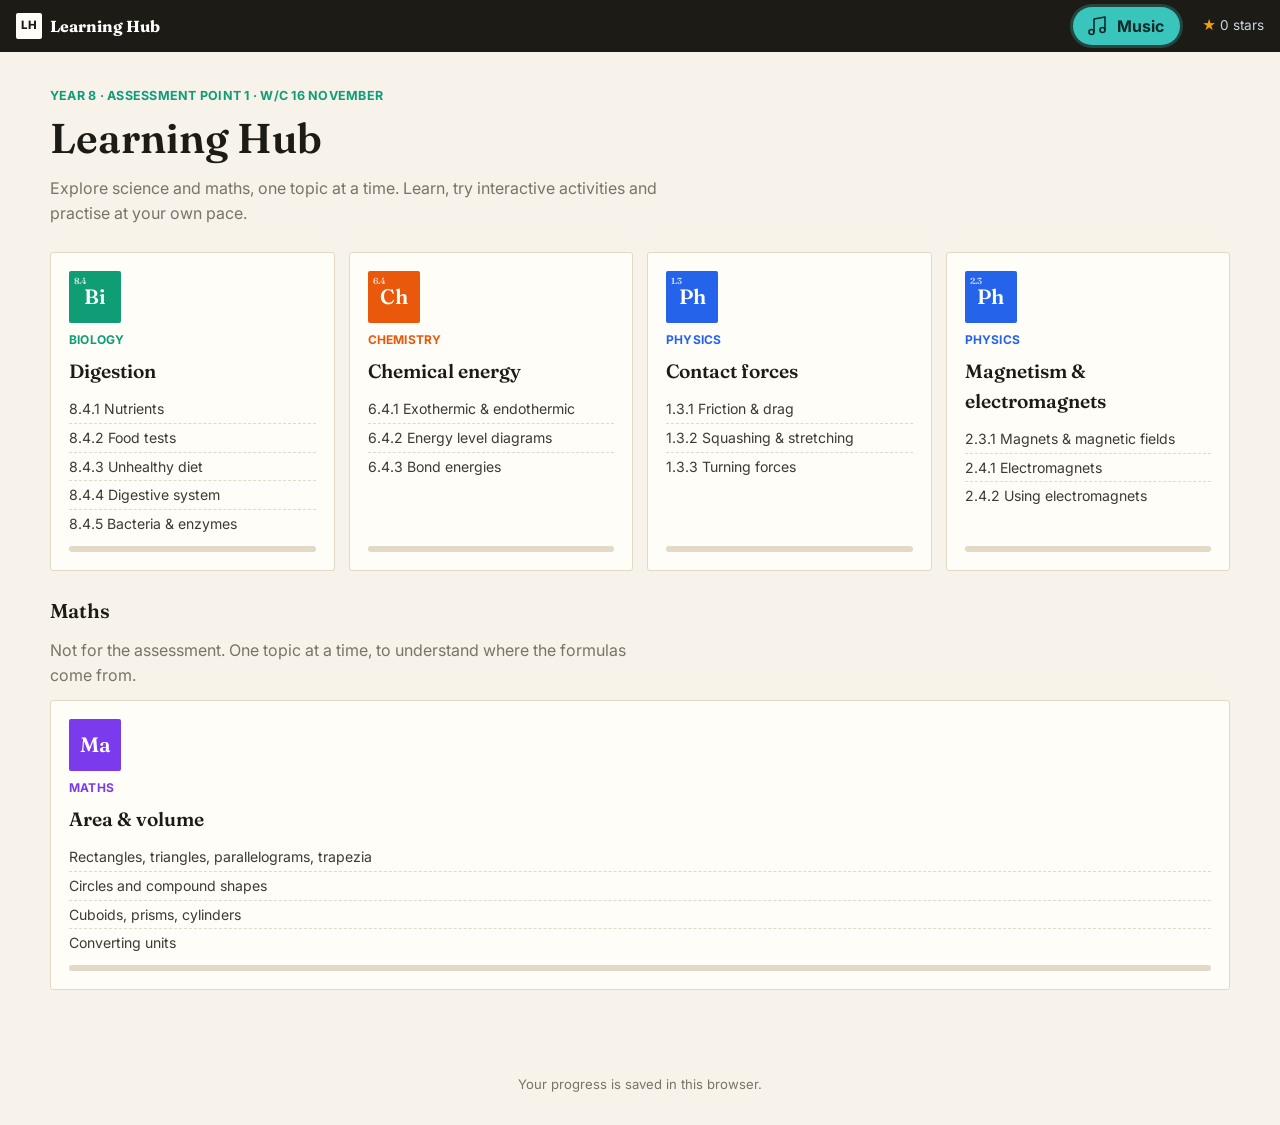
==== index.html @ 9d234e95 "Use Inter for page text and diagram labels" ====
<!doctype html>
<html lang="en-GB">
<head>
<meta charset="utf-8">
<meta name="viewport" content="width=device-width,initial-scale=1">
<title>Learning Hub</title>
<link rel="preconnect" href="https://fonts.googleapis.com">
<link href="https://fonts.googleapis.com/css2?family=Inter:wght@400;500;600;700&family=Fraunces:opsz,wght@9..144,500;9..144,600&family=IBM+Plex+Mono:wght@500&display=swap" rel="stylesheet">
<link rel="stylesheet" href="assets/style.css">
</head>
<body>
<header class="topbar"><div class="wrap">
  <a class="brand" href="index.html"><span class="logo">LH</span><span>Learning Hub</span></a>
  <span class="spacer"></span><span class="xp" id="xp"></span>
</div></header>

<main class="wrap hub">
  <div class="eyebrow">Year 8 · Assessment point 1 · w/c 16 November</div>
  <h1>Learning Hub</h1>
  <p class="lead">Explore science and maths, one topic at a time. Learn, try interactive activities and practise at your own pace.</p>

  <div class="subjects" style="margin-top:26px">
    <a class="subject bio" href="biology/digestion.html">
      <div class="tile"><small>8.4</small>Bi</div>
      <span class="status">Biology</span>
      <h2>Digestion</h2>
      <ul class="topic-list">
        <li>8.4.1 Nutrients</li><li>8.4.2 Food tests</li><li>8.4.3 Unhealthy diet</li><li>8.4.4 Digestive system</li><li>8.4.5 Bacteria &amp; enzymes</li>
      </ul>
      <div class="bar"><i id="bio-bar" style="width:0"></i></div>
    </a>
    <a class="subject chem" href="chemistry/energy.html">
      <div class="tile"><small>6.4</small>Ch</div>
      <span class="status" style="color:var(--chem)">Chemistry</span>
      <h2>Chemical energy</h2>
      <ul class="topic-list">
        <li>6.4.1 Exothermic &amp; endothermic</li><li>6.4.2 Energy level diagrams</li><li>6.4.3 Bond energies</li>
      </ul>
      <div class="bar"><i id="chem-bar" style="width:0;background:var(--chem)"></i></div>
    </a>
    <a class="subject phys" href="physics/forces.html">
      <div class="tile"><small>1.3</small>Ph</div>
      <span class="status" style="color:var(--phys)">Physics</span>
      <h2>Contact forces</h2>
      <ul class="topic-list">
        <li>1.3.1 Friction &amp; drag</li><li>1.3.2 Squashing &amp; stretching</li><li>1.3.3 Turning forces</li>
      </ul>
      <div class="bar"><i id="force-bar" style="width:0;background:var(--phys)"></i></div>
    </a>
    <a class="subject phys" href="physics/magnets.html">
      <div class="tile"><small>2.3</small>Ph</div>
      <span class="status" style="color:var(--phys)">Physics</span>
      <h2>Magnetism &amp; electromagnets</h2>
      <ul class="topic-list">
        <li>2.3.1 Magnets &amp; magnetic fields</li><li>2.4.1 Electromagnets</li><li>2.4.2 Using electromagnets</li>
      </ul>
      <div class="bar"><i id="mag-bar" style="width:0;background:var(--phys)"></i></div>
    </a>
  </div>

  <h2>Maths</h2>
  <p class="lead" style="margin-bottom:12px">Not for the assessment. One topic at a time, to understand where the formulas come from.</p>
  <div class="subjects">
    <a class="subject maths" href="maths/area-volume.html">
      <div class="tile" style="background:#7c3aed">Ma</div>
      <span class="status" style="color:#7c3aed">Maths</span>
      <h2>Area &amp; volume</h2>
      <ul class="topic-list">
        <li>Rectangles, triangles, parallelograms, trapezia</li><li>Circles and compound shapes</li><li>Cuboids, prisms, cylinders</li><li>Converting units</li>
      </ul>
      <div class="bar"><i id="maths-bar" style="width:0;background:#7c3aed"></i></div>
    </a>
  </div>
</main>
<footer>Your progress is saved in this browser.</footer>

<script src="assets/icons.js"></script>
<script src="assets/engine.js"></script>
<script src="assets/music.js"></script>
<script>
  (function(){
    const s=Engine.Store.total('digestion'), max=18;
    document.getElementById('bio-bar').style.width=Math.min(100,s/max*100)+'%';
    document.getElementById('chem-bar').style.width=Math.min(100,Engine.Store.total('chemical-energy')/12*100)+'%';
    document.getElementById('force-bar').style.width=Math.min(100,Engine.Store.total('contact-forces')/12*100)+'%';
    document.getElementById('mag-bar').style.width=Math.min(100,Engine.Store.total('magnetism')/12*100)+'%';
    document.getElementById('maths-bar').style.width=Math.min(100,Engine.Store.total('area-volume')/33*100)+'%';
    document.getElementById('xp').innerHTML=`<b>★</b> ${Engine.Store.total()} stars`;
  })();
</script>
</body>
</html>
---- assets/style.css ----
/* ===== Science Revision — shared styles (clean, teen-app look) ===== */
:root{
  --bg:#f4f5f7; --card:#ffffff; --ink:#111827; --ink2:#374151; --muted:#6b7280; --line:#e5e7eb; --soft:#f9fafb;
  --side:#0f172a; --side-ink:#cbd5e1;
  --bio:#0f9d76; --chem:#ea580c; --phys:#2563eb;
  --accent:var(--bio); --accent-soft:#e7f6f1; --accent-ink:#0b6b51;
  --good:#16a34a; --good-soft:#e8f7ee; --bad:#dc2626; --bad-soft:#fdecec; --gold:#f59e0b; --violet:#6d5ae6; --violet-soft:#f1effd;
  --r:12px; --shadow:0 1px 2px rgba(17,24,39,.05),0 1px 0 rgba(17,24,39,.02);
}
*{box-sizing:border-box}
body{margin:0;font-family:"Inter","Segoe UI",system-ui,sans-serif;background:var(--bg);color:var(--ink);font-size:15.5px;line-height:1.55;-webkit-font-smoothing:antialiased}
h1,h2,h3,h4,.fun{font-family:"Space Grotesk","Inter","Segoe UI",sans-serif;letter-spacing:-.01em}
h1{font-size:1.65rem;margin:0;line-height:1.2}
h2{font-size:1.1rem;margin:0 0 .6em}
h3{font-size:1.05rem;margin:0 0 .4em}
a{color:inherit}
button{font:inherit;cursor:pointer;color:inherit}
.wrap{max-width:1180px;margin:0 auto;padding:0 16px}
.hint{font-size:.85rem;color:var(--muted)}
.row{display:flex;flex-wrap:wrap;gap:8px;align-items:center}

/* top bar */
.topbar{position:sticky;top:0;z-index:50;background:var(--side);color:#fff}
.topbar .wrap{display:flex;align-items:center;gap:10px;height:52px;max-width:none}
.brand{font-family:"Space Grotesk",sans-serif;font-weight:700;text-decoration:none;display:flex;align-items:center;gap:8px;white-space:nowrap}
.brand .logo{width:26px;height:26px;border-radius:7px;background:var(--accent);display:grid;place-items:center;font-size:.8rem;font-weight:800}
.crumb{color:var(--side-ink);font-size:.92rem;white-space:nowrap;overflow:hidden;text-overflow:ellipsis}
.topbar .spacer{flex:1}
.xp{font-size:.85rem;color:var(--side-ink);white-space:nowrap}
.xp b{color:var(--gold)}

/* app layout */
.app{display:grid;grid-template-columns:250px 1fr;min-height:calc(100vh - 52px)}
.side{background:#fff;border-right:1px solid var(--line);padding:18px 12px;position:sticky;top:52px;height:calc(100vh - 52px);overflow:auto}
.side .grp{font-size:.72rem;font-weight:700;color:var(--muted);text-transform:uppercase;letter-spacing:.08em;margin:6px 10px 8px}
.side a{display:flex;align-items:center;gap:10px;text-decoration:none;padding:9px 10px;border-radius:9px;margin-bottom:2px;color:var(--ink2);font-weight:500;font-size:.93rem}
.side a:hover{background:var(--soft)}
.side a.on{background:var(--accent-soft);color:var(--accent-ink);font-weight:650}
.side a .num{font-family:"Space Grotesk",sans-serif;font-size:.75rem;color:var(--muted);width:36px;flex:0 0 36px}
.side a.on .num{color:var(--accent-ink)}
.side a .nm{flex:1;min-width:0}
.side .sep{height:1px;background:var(--line);margin:12px 6px}
.dots{display:inline-flex;gap:3px}
.dots i{width:6px;height:6px;border-radius:50%;background:#d1d5db}
.dots i.f{background:var(--gold)}
main{padding:22px 28px 40px;min-width:0}
.content{max-width:1000px}

/* lesson header */
.lhead{display:flex;flex-wrap:wrap;align-items:flex-end;gap:12px 24px;margin-bottom:14px}
.lhead .code{font-family:"Space Grotesk",sans-serif;font-size:.8rem;font-weight:700;color:var(--accent);letter-spacing:.06em;text-transform:uppercase}
.lhead p{margin:.35em 0 0;color:var(--muted);max-width:620px}
.lhead .pn{margin-left:auto;display:flex;gap:6px}
.goals{display:flex;flex-wrap:wrap;gap:6px;margin-top:10px}
.goals span{font-size:.8rem;border:1px solid var(--line);background:#fff;border-radius:999px;padding:3px 10px;color:var(--ink2)}

/* tabs */
.tabbar{display:flex;gap:4px;border-bottom:1px solid var(--line);margin-bottom:18px;overflow-x:auto}
.tabbar button{background:none;border:0;border-bottom:2px solid transparent;padding:10px 14px;font-weight:600;color:var(--muted);white-space:nowrap;display:flex;gap:8px;align-items:center}
.tabbar button:hover{color:var(--ink)}
.tabbar button.on{color:var(--ink);border-bottom-color:var(--accent)}
.tabbar .badge{font-size:.72rem;background:var(--soft);border:1px solid var(--line);border-radius:999px;padding:0 7px;color:var(--muted);font-weight:600}
.pills{display:flex;flex-wrap:wrap;gap:6px;margin-bottom:14px}
.pills button{background:#fff;border:1px solid var(--line);border-radius:999px;padding:6px 14px;font-weight:600;font-size:.88rem;color:var(--ink2)}
.pills button.on{background:var(--ink);border-color:var(--ink);color:#fff}

/* cards */
.card{background:var(--card);border:1px solid var(--line);border-radius:var(--r);box-shadow:var(--shadow);padding:18px 20px}
.card h2{display:flex;align-items:center;gap:8px}
.card .sub{color:var(--muted);margin:-.4em 0 .9em;font-size:.9rem}
.grid2{display:grid;grid-template-columns:minmax(0,1fr) minmax(0,1.15fr);gap:16px;align-items:start}

/* flip cards */
.flips{display:grid;grid-template-columns:repeat(2,minmax(0,1fr));gap:8px}
.flips.wide{grid-template-columns:repeat(auto-fill,minmax(200px,1fr))}
.flip{perspective:800px;height:96px;border:0;background:none;padding:0}
.flip .in{position:relative;width:100%;height:100%;transition:transform .45s;transform-style:preserve-3d}
.flip.flipped .in{transform:rotateY(180deg)}
.flip .f,.flip .b{position:absolute;inset:0;border-radius:10px;backface-visibility:hidden;display:flex;align-items:center;justify-content:center;padding:8px 10px;text-align:center}
.flip .f{background:var(--soft);border:1px solid var(--line);font-family:"Space Grotesk",sans-serif;font-weight:600;font-size:.98rem}
.flip:hover .f{border-color:var(--accent)}
.flip .b{background:var(--ink);color:#fff;transform:rotateY(180deg);font-size:.78rem;line-height:1.35;text-align:left}

/* summary */
.summary{list-style:none;padding:0;margin:0;counter-reset:s}
.summary li{counter-increment:s;display:grid;grid-template-columns:24px 1fr;gap:8px;padding:7px 0;border-bottom:1px dashed var(--line);font-size:.93rem}
.summary li:last-child{border-bottom:0}
.summary li::before{content:counter(s);font-family:"Space Grotesk",sans-serif;font-weight:700;font-size:.78rem;color:var(--accent);background:var(--accent-soft);border-radius:6px;height:22px;display:grid;place-items:center;margin-top:1px}
.memory{background:#fffbeb;border:1px solid #fde68a;border-radius:10px;padding:10px 14px;margin-top:12px;font-size:.92rem}
.foul{background:var(--soft);border:1px solid var(--line);border-radius:10px;padding:10px 14px;margin-top:10px;font-size:.9rem;color:var(--ink2)}

/* buttons */
.btn{border:0;border-radius:9px;padding:9px 16px;font-weight:600;background:var(--ink);color:#fff;text-decoration:none;display:inline-flex;align-items:center;gap:6px;font-size:.92rem}
.btn:hover{opacity:.9}
.btn.accent{background:var(--accent)}
.btn.ghost{background:#fff;color:var(--ink);border:1px solid var(--line)}
.btn.small{padding:6px 12px;font-size:.85rem}
.btn:disabled{opacity:.4;cursor:not-allowed}

/* quiz (one at a time) */
.qwrap{max-width:720px}
.qtop{display:flex;align-items:center;gap:12px;margin-bottom:12px;font-size:.88rem;color:var(--muted)}
.prog{flex:1;height:6px;background:var(--line);border-radius:9px;overflow:hidden}
.prog i{display:block;height:100%;background:var(--accent);transition:width .3s}
.qtext{font-size:1.12rem;font-weight:600;margin:4px 0 14px}
.opts{display:grid;gap:8px}
.opt{text-align:left;background:#fff;border:1px solid var(--line);border-radius:10px;padding:11px 14px;font-weight:500;display:flex;gap:10px;align-items:center}
.opt .k{font-family:"Space Grotesk",sans-serif;font-size:.78rem;font-weight:700;width:24px;height:24px;border-radius:6px;background:var(--soft);border:1px solid var(--line);display:grid;place-items:center;flex:0 0 24px}
.opt:hover:not(:disabled){border-color:var(--ink)}
.opt.right{background:var(--good-soft);border-color:var(--good)}
.opt.wrong{background:var(--bad-soft);border-color:var(--bad)}
.fb{margin-top:12px;border-radius:10px;padding:10px 14px;display:none;font-size:.93rem}
.fb.show{display:block}
.fb.good{background:var(--good-soft);border:1px solid #bbe5c9}
.fb.bad{background:var(--bad-soft);border:1px solid #f5c2c2}
.qnav{display:flex;justify-content:space-between;margin-top:16px}
.fill input{font:inherit;border:1px solid var(--line);border-radius:9px;padding:9px 12px;min-width:200px}
.fill input:focus{outline:2px solid var(--accent-soft);border-color:var(--accent)}
.fill input.ok{border-color:var(--good);background:var(--good-soft)}
.fill input.no{border-color:var(--bad);background:var(--bad-soft)}
.result{text-align:center;padding:26px 10px}
.result .big{font-family:"Space Grotesk",sans-serif;font-size:3rem;font-weight:700}
.result .stars{font-size:1.6rem;letter-spacing:4px;color:var(--gold)}
.review{text-align:left;max-width:640px;margin:16px auto 0;font-size:.9rem}
.review div{padding:6px 0;border-bottom:1px dashed var(--line)}
.order-list{list-style:none;padding:0;margin:0;display:grid;gap:6px}
.order-list li{display:flex;align-items:center;gap:8px;background:#fff;border:1px solid var(--line);border-radius:9px;padding:7px 10px}
.order-list li span{flex:1}
.order-list li.ok{border-color:var(--good);background:var(--good-soft)}
.order-list li.no{border-color:var(--bad);background:var(--bad-soft)}
.order-list button{border:1px solid var(--line);background:var(--soft);border-radius:7px;width:30px;height:30px;font-size:.75rem}

/* apply */
.apply{max-width:760px}
.apply .meta{display:flex;justify-content:space-between;align-items:center;margin-bottom:6px}
.apply .lbl{font-size:.75rem;font-weight:700;color:var(--violet);text-transform:uppercase;letter-spacing:.06em}
.apply .marks{font-size:.82rem;font-weight:600;color:var(--violet);background:var(--violet-soft);border-radius:999px;padding:2px 10px}
.apply .scn{background:var(--soft);border-left:3px solid var(--violet);border-radius:0 10px 10px 0;padding:10px 14px;margin:6px 0 10px}
.apply textarea{width:100%;min-height:110px;font:inherit;border:1px solid var(--line);border-radius:10px;padding:10px 12px;margin:8px 0;background:#fff;resize:vertical}
.apply textarea:focus{outline:2px solid var(--violet-soft);border-color:var(--violet)}
.apply .hintbox,.apply .model{display:none;border-radius:10px;padding:12px 14px;margin-top:10px;font-size:.93rem}
.apply .hintbox{background:#fffbeb;border:1px solid #fde68a}
.apply .model{background:#fff;border:1px solid var(--line)}
.apply .hintbox.show,.apply .model.show{display:block}
.apply .model h4{margin:.1em 0 .4em;font-size:.9rem;color:var(--muted);text-transform:uppercase;letter-spacing:.05em}
.check{display:flex;gap:8px;align-items:flex-start;margin:6px 0}
.check input{width:18px;height:18px;margin-top:2px;accent-color:var(--violet)}
.chain{display:flex;flex-wrap:wrap;gap:6px;align-items:center;margin:4px 0 6px;font-size:.85rem;color:var(--muted)}
.chain span{background:#fff;border:1px solid var(--line);border-radius:7px;padding:2px 9px;color:var(--ink2);font-weight:500}
.chain i{font-style:normal;color:var(--violet)}
.btn.violet{background:var(--violet)}

/* drag & drop sorter */
.pool{display:flex;flex-wrap:wrap;gap:6px;min-height:48px;padding:10px;border:1px dashed #cbd5e1;border-radius:10px;margin:0 0 10px;background:var(--soft)}
.chip{background:#fff;border:1px solid var(--line);border-radius:8px;padding:5px 10px;font-weight:500;font-size:.9rem;user-select:none;cursor:grab;touch-action:none;transition:transform .1s}
.chip.sel{border-color:var(--accent);box-shadow:0 0 0 3px var(--accent-soft)}
.chip.ok{border-color:#bbe5c9;background:var(--good-soft);cursor:default}
.chip.shake{animation:shake .35s}
@keyframes shake{25%{transform:translateX(-5px)}50%{transform:translateX(5px)}75%{transform:translateX(-3px)}}
.bins{display:grid;grid-template-columns:repeat(auto-fit,minmax(160px,1fr));gap:8px}
.bin{border:1px solid var(--line);border-radius:10px;padding:10px;min-height:96px;background:#fff;transition:background .15s,border-color .15s}
.bin.over,.bin.target{border-color:var(--accent);background:var(--accent-soft)}
.bin h4{margin:0 0 6px;font-size:.88rem}
.bin .items{display:flex;flex-wrap:wrap;gap:5px}

/* matcher */
.match{display:grid;grid-template-columns:1fr 1fr;gap:8px 16px}
.match .col{display:grid;gap:6px;align-content:start}
.mbtn{text-align:left;background:#fff;border:1px solid var(--line);border-radius:9px;padding:9px 12px;font-weight:500;font-size:.9rem}
.mbtn:hover{border-color:var(--ink)}
.mbtn.sel{border-color:var(--accent);box-shadow:0 0 0 3px var(--accent-soft)}
.mbtn.done{cursor:default;border-color:transparent}

/* lab */
.lab{display:grid;grid-template-columns:minmax(0,1fr) 260px;gap:18px;align-items:start}
.lab .controls h4{margin:.2em 0 .4em;font-size:.85rem;color:var(--muted);text-transform:uppercase;letter-spacing:.05em}
.lab .controls h4+.choices{margin-bottom:12px}
.lab .choices{display:flex;flex-wrap:wrap;gap:6px}
.lab .choices button{background:#fff;border:1px solid var(--line);border-radius:8px;padding:5px 10px;font-weight:500;font-size:.86rem}
.lab .choices button.on{border-color:var(--ink);background:var(--ink);color:#fff}
.bench{background:linear-gradient(#f1f5f9,#fff);border-radius:12px;border:1px solid var(--line);padding:10px;text-align:center}
.bench svg{width:100%;max-width:190px;height:auto}
.result-label{font-weight:500;min-height:2.6em;margin-top:6px;font-size:.92rem}
.logtable{width:100%;border-collapse:collapse;margin-top:14px;font-size:.86rem}
.logtable th,.logtable td{border-bottom:1px solid var(--line);padding:6px 8px;text-align:left}
.logtable th{color:var(--muted);font-weight:600}
.logwrap{max-height:170px;overflow:auto}
.swatch{display:inline-block;width:12px;height:12px;border-radius:3px;vertical-align:-1px;margin-right:5px;border:1px solid rgba(0,0,0,.15)}

/* body journey */
.journey{display:grid;grid-template-columns:minmax(220px,300px) 1fr;gap:20px;align-items:start}
.journey svg{width:100%;height:auto;max-height:440px;background:#fbf7f4;border-radius:12px;border:1px solid var(--line)}
.organ-card{background:var(--soft);border:1px solid var(--line);border-radius:12px;padding:16px;min-height:170px}
.organ-card .step{font-size:.78rem;font-weight:700;color:var(--accent);text-transform:uppercase;letter-spacing:.06em}
.organ-card h3{font-size:1.3rem;margin:.2em 0 .3em}
.organ{cursor:pointer;transition:filter .2s}
.organ:hover,.organ.lit{filter:drop-shadow(0 0 5px #fbbf24) brightness(1.06)}
.pin{cursor:pointer}
.pin circle{fill:#fff;stroke:var(--ink);stroke-width:2}
.pin.ok circle{fill:var(--good);stroke:var(--good)}
.pin text{font-weight:700;font-size:12px;pointer-events:none;font-family:Inter,sans-serif}
.pin.ok text{fill:#fff}

/* peristalsis + villi */
.tube{position:relative;height:70px;background:#fde3d4;border-radius:36px;overflow:hidden;border:3px solid #e2a184;margin:4px 0 12px}
.tube .ball{position:absolute;top:12px;left:0;width:40px;height:40px;border-radius:50%;background:radial-gradient(circle at 35% 35%,#d9b56f,#9c7536);animation:push 4s linear infinite}
.tube .squeeze{position:absolute;top:-10px;width:28px;height:90px;border-left:9px solid #c86d4c;border-right:9px solid #c86d4c;border-radius:12px;opacity:.5;animation:push 4s linear infinite;margin-left:-34px}
@keyframes push{from{left:-60px}to{left:100%}}
.villi-demo{display:grid;grid-template-columns:1fr 1fr;gap:12px}
.villi-demo figure{margin:0;background:var(--soft);border:1px solid var(--line);border-radius:10px;padding:10px;text-align:center}
.villi-demo svg{width:100%;height:auto}
.villi-demo figcaption{font-weight:600;font-size:.9rem}

/* enzymes */
.enz-stage{background:#f0f7f4;border:1px solid var(--line);border-radius:12px;padding:14px;min-height:140px;display:flex;align-items:center;justify-content:center;gap:4px;flex-wrap:wrap;position:relative;overflow:hidden}
.unit{width:34px;height:34px;display:inline-flex;align-items:center;justify-content:center;transition:transform .7s cubic-bezier(.3,1.6,.5,1),opacity .4s}
.unit.hex{clip-path:polygon(25% 5%,75% 5%,100% 50%,75% 95%,25% 95%,0 50%);background:#4b8f4f}
.unit.sq{border-radius:5px}
.unit.fat{width:14px;height:42px;background:#7da73a;border-radius:3px}
.unit.gly{width:42px;height:11px;background:#e2c636;border-radius:3px}
.tools{display:flex;flex-wrap:wrap;gap:6px;margin-top:10px}
.tool{background:#fff;border:1px solid var(--line);border-radius:9px;padding:7px 12px;font-weight:600;font-size:.9rem}
.tool:hover{border-color:var(--ink)}
.tabs{display:flex;gap:6px;flex-wrap:wrap;margin-bottom:10px}
.tabs button{background:#fff;border:1px solid var(--line);border-radius:999px;padding:5px 12px;font-weight:600;font-size:.86rem}
.tabs button.on{background:var(--ink);color:#fff;border-color:var(--ink)}
.blob{border-radius:50%;background:radial-gradient(circle at 35% 35%,#fde68a,#d4a106);transition:all .8s cubic-bezier(.3,1.5,.5,1);position:absolute}

/* energy balance */
.scale{position:relative;height:170px;max-width:420px;margin:6px auto}
.scale .post{position:absolute;left:50%;bottom:0;width:10px;height:110px;background:#94a3b8;margin-left:-5px;border-radius:5px}
.scale .base{position:absolute;left:50%;bottom:0;width:120px;height:10px;background:#94a3b8;margin-left:-60px;border-radius:6px}
.scale .beam{position:absolute;left:12%;right:12%;top:50px;height:8px;background:var(--ink);border-radius:6px;transition:transform .6s cubic-bezier(.3,1.4,.5,1)}
.scale .pan{position:absolute;top:8px;width:100px;text-align:center;font-weight:600;font-size:.8rem}
.scale .pan .plate{height:44px;border-radius:0 0 50px 50px;background:#fef3c7;border:2px solid var(--gold);display:flex;align-items:center;justify-content:center;font-size:1.3rem;margin-top:4px}
.scale .pan.l{left:-40px}.scale .pan.r{right:-40px}
.slider{display:grid;grid-template-columns:170px 1fr 90px;gap:10px;align-items:center;margin:6px 0;font-size:.92rem}
.slider input{width:100%;accent-color:var(--accent)}
.verdict{font-size:.93rem;padding:10px 14px;border-radius:10px;background:var(--soft);border:1px solid var(--line)}

/* chart */
.chart{width:100%;height:auto;max-width:620px;display:block;margin:0 auto}
.chart .barr{cursor:pointer;transition:opacity .2s}
.chart .barr:hover{opacity:.8}
.chart-read{text-align:center;font-weight:600;min-height:1.6em;font-size:.92rem}

/* hub */
.hub{padding:34px 0 40px}
.hub .eyebrow{font-size:.78rem;font-weight:700;letter-spacing:.08em;text-transform:uppercase;color:var(--accent)}
.hub h1{font-size:2rem;margin:.2em 0 .3em}
.hub .lead{color:var(--muted);max-width:620px;margin:0}
.stats{display:flex;flex-wrap:wrap;gap:10px;margin:20px 0}
.stat{background:#fff;border:1px solid var(--line);border-radius:12px;padding:12px 16px;min-width:170px}
.stat .v{font-family:"Space Grotesk",sans-serif;font-size:1.6rem;font-weight:700}
.stat .l{font-size:.82rem;color:var(--muted)}
.subjects{display:grid;grid-template-columns:repeat(auto-fit,minmax(270px,1fr));gap:14px;margin:6px 0 24px}
.subject{background:#fff;border:1px solid var(--line);border-radius:14px;padding:18px;text-decoration:none;display:flex;flex-direction:column;gap:8px;transition:border-color .15s,transform .15s}
a.subject:hover{border-color:var(--ink);transform:translateY(-2px)}
.subject .tile{width:52px;height:52px;border-radius:10px;color:#fff;font-family:"Space Grotesk",sans-serif;font-weight:700;font-size:1.3rem;display:grid;place-items:center;position:relative}
.subject .tile small{position:absolute;top:3px;left:5px;font-size:.55rem;opacity:.8}
.subject.bio .tile{background:var(--bio)} .subject.chem .tile{background:var(--chem)} .subject.phys .tile{background:var(--phys)}
.subject h2{margin:0;font-size:1.2rem}
.subject .status{font-size:.75rem;font-weight:700;letter-spacing:.05em;text-transform:uppercase;color:var(--muted)}
.subject.bio .status{color:var(--bio)}
.subject.soon{opacity:.65}
.topic-list{margin:0;padding:0;list-style:none;font-size:.88rem;color:var(--ink2)}
.topic-list li{padding:3px 0;border-bottom:1px dashed var(--line)}
.topic-list li:last-child{border:0}
.bar{height:6px;background:var(--line);border-radius:9px;overflow:hidden;margin-top:auto}
.bar i{display:block;height:100%;background:var(--accent);transition:width .6s}
.steps{display:grid;grid-template-columns:repeat(auto-fit,minmax(180px,1fr));gap:10px}
.steps div{background:#fff;border:1px solid var(--line);border-radius:12px;padding:12px 14px;font-size:.9rem;color:var(--ink2)}
.steps b{display:block;font-family:"Space Grotesk",sans-serif;color:var(--ink);margin-bottom:2px}
.steps .n{font-family:"Space Grotesk",sans-serif;font-size:.75rem;color:var(--accent);font-weight:700}

/* misc */
.cmd{display:grid;grid-template-columns:repeat(auto-fit,minmax(210px,1fr));gap:8px}
.cmd div{background:var(--soft);border:1px solid var(--line);border-radius:10px;padding:10px 12px;font-size:.9rem}
.cmd b{font-family:"Space Grotesk",sans-serif;color:var(--ink);display:block}
.search{font:inherit;border:1px solid var(--line);border-radius:9px;padding:8px 12px;width:100%;max-width:340px;margin-bottom:12px}
footer{color:var(--muted);text-align:center;padding:20px 0 30px;font-size:.82rem}
.toast{position:fixed;left:50%;bottom:22px;transform:translateX(-50%) translateY(120px);background:var(--ink);color:#fff;border-radius:10px;padding:9px 16px;font-weight:500;font-size:.9rem;z-index:999;transition:transform .3s}
.toast.show{transform:translateX(-50%) translateY(0)}
.confetti{position:fixed;top:-20px;width:8px;height:12px;z-index:999;pointer-events:none;animation:fall linear forwards}
@keyframes fall{to{transform:translateY(110vh) rotate(720deg)}}

@media (max-width:900px){
  .app{grid-template-columns:1fr}
  .side{position:sticky;top:52px;z-index:40;height:auto;display:flex;gap:4px;overflow-x:auto;padding:8px 10px;border-right:0;border-bottom:1px solid var(--line)}
  .side .grp,.side .sep{display:none}
  .side a{flex:0 0 auto;margin:0;white-space:nowrap;padding:7px 10px}
  .side a .num{width:auto;flex:none}
  .side a .dots{display:none}
  main{padding:16px}
  .grid2,.lab,.journey{grid-template-columns:1fr}
  .lhead .pn{display:none}
}
@media (max-width:560px){
  h1{font-size:1.35rem}
  .slider{grid-template-columns:1fr;gap:2px}
  .match{gap:6px}
  .mbtn{font-size:.82rem;padding:8px}
  .crumb{display:none}
  .journey svg{max-height:360px}
}

/* ===== colour + icon layer ===== */
.ico{width:34px;height:34px;flex:0 0 34px;border-radius:9px;display:grid;place-items:center;font-size:1.05rem;background:var(--c-soft,#f1f5f9);box-shadow:inset 0 0 0 1px var(--c-line,rgba(0,0,0,.04))}
.ico.lg{width:52px;height:52px;flex-basis:52px;border-radius:13px;font-size:1.6rem}
.flip .f{flex-direction:column;gap:6px;background:#fff;border-top:3px solid var(--c,#cbd5e1)}
.flip:hover .f{border-color:var(--c,var(--accent))}
.flip .b{background:var(--c-dark,var(--ink))}
.summary li{grid-template-columns:34px 1fr;gap:12px;align-items:start}
.summary li::before{display:none}
.summary.num li{grid-template-columns:24px 1fr}
.bin{border-top:4px solid var(--c,var(--line));background:var(--c-tint,#fff)}
.bin h4{display:flex;align-items:center;gap:8px}
.bin h4 .ico{width:26px;height:26px;flex-basis:26px;font-size:.9rem;border-radius:7px}
.mbtn{border-left:4px solid var(--c,var(--line))}
.lhead{background:linear-gradient(120deg,var(--accent-soft),#fff 70%);border:1px solid var(--line);border-radius:14px;padding:18px 20px;align-items:center}
.lhead .ico.lg{background:var(--accent);color:#fff}
.lhead .ttl{display:flex;gap:14px;align-items:flex-start}
.side a .num{color:var(--lc,var(--muted))}
.side a.on{background:var(--lc-soft,var(--accent-soft));color:var(--lc-dark,var(--accent-ink))}
.side a .sw{width:8px;height:8px;border-radius:50%;background:var(--lc,#cbd5e1);flex:0 0 8px}
.goals span{background:rgba(255,255,255,.7)}

/* ===== editorial layer: paper, serif headings, hand-drawn icons ===== */
:root{--bg:#f7f3ea;--card:#fffdf8;--soft:#f3eee3;--line:#e2d9c6;--ink:#1d1b16;--ink2:#3d3a33;--muted:#7a7366;--side:#1d1b16;--r:4px;--shadow:none}
body{font-family:"Inter","Segoe UI",sans-serif;font-size:16px;background:var(--bg)}
h1,h2,h3,h4,.fun,.flip .f,.brand{font-family:"Fraunces",Georgia,serif;letter-spacing:0;font-optical-sizing:auto}
h1{font-weight:600;font-size:2.2rem}
h2{font-weight:600;font-size:1.25rem}
.card{border-radius:var(--r);background:var(--card)}
.card>h2{padding-bottom:8px;border-bottom:1px solid var(--line)}
.topbar .brand .logo{border-radius:2px;background:#fffdf8;color:var(--ink);font-family:"Inter","Segoe UI",sans-serif;font-size:.72rem}
.lhead .code,.side a .num,.hub .eyebrow,.subject .status,.steps .n,.qtop,.apply .lbl,.organ-card .step,.lab .controls h4,.side .grp,.tabbar .badge{font-family:"Inter","Segoe UI",sans-serif;letter-spacing:.02em}
.lhead{background:none;border:0;border-bottom:2px solid var(--ink);border-radius:0;padding:4px 0 16px;margin-bottom:6px}
.lhead h1 span.u{box-shadow:inset 0 -.38em 0 var(--accent-soft)}
.lhead .ico.lg{background:none;color:var(--accent);box-shadow:none;width:auto;flex:0 0 auto}
.goals span{border-radius:2px;background:transparent;border-color:var(--line)}
.side{background:var(--bg)}
.side a{border-radius:2px}
.side a.on{background:var(--card);box-shadow:inset 3px 0 0 var(--lc,var(--accent))}
.ico{background:none;box-shadow:none;color:var(--c,var(--ink));width:auto;flex:0 0 auto}
.summary li{grid-template-columns:24px 1fr;padding:9px 0}
.summary li .ico{margin-top:1px}
.flip{height:104px}
.flip .f{border-radius:3px;border:1px solid var(--line);border-top:4px solid var(--c,#999);background:var(--card);flex-direction:row;justify-content:flex-start;text-align:left;gap:10px;padding:10px 14px;font-weight:500;font-size:1.02rem;
  background-image:repeating-linear-gradient(transparent 0 25px,#ece4d3 25px 26px);background-position:0 12px}
.flip .b{border-radius:3px;background:var(--card);color:var(--ink);border:1px solid var(--c,#999);border-top:4px solid var(--c,#999);font-size:.82rem}
.memory{background:none;border:0;border-left:3px solid var(--gold);border-radius:0;padding:6px 14px;font-style:italic}
.memory>b:first-child{font-style:normal;font-family:"Inter","Segoe UI",sans-serif;font-size:.75rem;text-transform:uppercase;letter-spacing:.05em;margin-right:6px;color:#a16207}
.foul{background:none;border:0;border-top:1px dashed var(--line);border-radius:0;padding:10px 0 0;color:var(--muted);font-size:.88rem}
.btn{border-radius:3px}
.btn.accent{background:var(--ink)}
.pills button,.tabs button{border-radius:2px}
.pills button.on,.tabs button.on{background:var(--ink)}
.opt{border-radius:3px;background:var(--card)}
.opt .k{border-radius:2px;font-family:"Inter","Segoe UI",sans-serif;background:none}
.chip{border-radius:2px;background:var(--card)}
.pool{border-radius:3px;background:transparent}
.bin{border-radius:3px;background:var(--card)}
.bin h4{font-family:"Inter","Segoe UI",sans-serif;font-weight:700}
.mbtn{border-radius:3px;background:var(--card)}
.fb,.verdict,.apply .hintbox,.apply .model,.organ-card,.bench,.enz-stage,.villi-demo figure,.cmd div,.stat,.subject,.steps div,.journey svg{border-radius:3px}
.apply .scn{background:none;font-style:italic;border-left-width:2px}
.apply textarea{border-radius:3px;background:var(--card);background-image:repeating-linear-gradient(transparent 0 27px,#ece4d3 27px 28px);line-height:28px;padding-top:4px}
.apply .marks{border-radius:2px;background:none;border:1px solid var(--violet)}
.subject .tile{border-radius:2px}
.subject{background:var(--card)}
.hub h1{font-size:2.6rem}
.result .big{font-family:"Fraunces",serif}
.prog{height:3px}
.toast{border-radius:3px}
.tabbar{border-bottom-color:var(--line)}
.tabbar button{font-family:"Inter","Segoe UI",sans-serif}
.tabbar button.on{border-bottom-color:var(--ink)}
.fb.good{background:#eef6ea;border-color:#c9dfbf}.fb.bad{background:#f9ece8;border-color:#ecc9be}
.subject .tile{font-family:"Fraunces",serif;font-weight:600}
.memory b{font-style:normal}

/* ===== selected states: soft tint of the lesson colour instead of black ===== */
.pills button.on,.tabs button.on,.lab .choices button.on{background:var(--accent-soft);border-color:var(--accent);color:var(--accent);box-shadow:inset 0 0 0 1px var(--accent)}
.pills button:hover:not(.on),.tabs button:hover:not(.on),.lab .choices button:hover:not(.on){border-color:var(--accent)}
.btn,.btn.accent{background:var(--accent);color:#fff}
.btn.ghost{background:var(--card);color:var(--ink)}
.tabbar button.on{border-bottom-color:var(--accent);color:var(--accent)}
.prog i{background:var(--accent)}
.tool{border-radius:3px;background:var(--card)}.tool:hover{border-color:var(--accent)}

/* lesson divider in lesson colour */
.lhead{border-bottom:3px solid var(--accent)}

/* ===== music player ===== */
.mbtn-fab{position:fixed;left:16px;bottom:16px;z-index:60;display:flex;align-items:center;gap:8px;background:var(--card);border:1px solid var(--line);border-radius:999px;padding:8px 14px 8px 10px;font-weight:700;font-size:.88rem;box-shadow:0 2px 10px rgba(29,27,22,.1)}
.mbtn-fab .svgi{color:#13a8a8}
.mbtn-fab.playing .svgi{animation:beat 1s ease-in-out infinite}
@keyframes beat{50%{transform:scale(1.18)}}
.mpanel{position:fixed;left:16px;bottom:64px;z-index:60;width:min(360px,calc(100vw - 32px));background:var(--card);border:1px solid var(--line);border-top:3px solid #13a8a8;border-radius:4px;box-shadow:0 8px 30px rgba(29,27,22,.15);padding:14px;display:none}
.mpanel.open{display:block}
.mpanel h3{display:flex;justify-content:space-between;align-items:center;margin:0 0 8px}
.mpanel h3 button{border:0;background:none;font-size:1.2rem;color:var(--muted)}
.mpanel .mt{display:flex;gap:4px;margin-bottom:10px}
.mpanel .mt button{flex:1;border:1px solid var(--line);background:var(--card);padding:6px;border-radius:3px;font-weight:600;font-size:.85rem}
.mpanel .mt button.on{background:#13a8a81f;border-color:#13a8a8;color:#0e7f7f}
.mpanel input[type=text]{width:100%;font:inherit;font-size:.88rem;border:1px solid var(--line);border-radius:3px;padding:7px 9px;margin-bottom:6px;background:#fff}
.mpanel iframe{width:100%;border:0;border-radius:12px;margin-top:8px}
.mpanel audio{width:100%;margin-top:8px}
.mpanel ol{max-height:130px;overflow:auto;padding-left:20px;margin:8px 0 0;font-size:.86rem}
.mpanel ol li{cursor:pointer;padding:2px 0}
.mpanel ol li.on{color:#0e7f7f;font-weight:700}

/* ===== textbook diagram + spelling ===== */
.spell{display:grid;grid-template-columns:minmax(0,1.5fr) minmax(240px,1fr);gap:20px;align-items:start}
.tbdiagram{width:100%;height:auto;background:#fff;border:1px solid var(--line);border-radius:3px}
.tbdiagram .slot rect{fill:#fff;stroke:#c9bfa9;stroke-width:1.5}
.tbdiagram .slot text{font:600 22px "Inter","Segoe UI",sans-serif;fill:var(--ink)}
.tbdiagram .slot.cur rect{fill:var(--accent-soft);stroke:var(--accent);stroke-width:2.5;stroke-dasharray:7 5}
.tbdiagram .slot.cur text{fill:var(--accent);font-weight:700}
.tbdiagram .slot.ok rect{fill:#eef6ea;stroke:var(--good)}
.tbdiagram .slot.ok text{fill:#166534}
.tbdiagram .mark circle{fill:none;stroke:none}
.tbdiagram .mark .dot{fill:none}
.tbdiagram .mark.on circle{stroke:var(--accent);stroke-width:4;animation:ring 1.4s ease-in-out infinite;transform-box:fill-box;transform-origin:center}
.tbdiagram .mark.on .dot{fill:var(--accent);stroke:none;animation:none}
.tbdiagram .mark.done .dot{fill:var(--good)}
@keyframes ring{50%{transform:scale(1.25);opacity:.55}}
.spell-side .step{font-family:"Inter","Segoe UI",sans-serif;font-size:.78rem;color:var(--accent);text-transform:uppercase;letter-spacing:.04em}
.spell-side input{font-size:1.1rem !important;min-width:0 !important;flex:1}
@media (max-width:900px){.spell{grid-template-columns:1fr}}

/* music button in the top bar */
.mbtn-fab{display:none}
.music-btn{display:flex;align-items:center;gap:8px;background:#39c5bb;color:#0b2b29;border:0;border-radius:999px;padding:7px 16px 7px 12px;font-weight:700;font-size:1rem;margin-right:12px;box-shadow:0 0 0 3px rgba(57,197,187,.25)}
.music-btn:hover{background:#4fd6cc}
.music-btn .svgi{width:24px;height:24px;color:#0b2b29}
.music-btn.playing .svgi{animation:beat 1s ease-in-out infinite}
.mpanel{left:auto;right:16px;top:60px;bottom:auto;border-top-color:#39c5bb;max-height:calc(100vh - 76px);overflow:auto}
.mpanel .mt button.on{background:#39c5bb22;border-color:#39c5bb;color:#137a73}
.mpanel .login{display:flex;flex-direction:column;gap:8px;background:#ecfbf3;border:1px solid #b9e7cc;border-radius:3px;padding:10px 12px;margin-bottom:10px;font-size:.88rem}
.mpanel .login .btn{background:#1db954;align-self:flex-start;color:#fff}
@media (max-width:560px){.music-btn span{display:none}.music-btn{padding:7px 10px;margin-right:6px}}

/* ===== drag and drop ===== */
.chip.draggable{cursor:grab;touch-action:none;user-select:none}
.chip.lifted{opacity:.35}
.chip.ghost{position:fixed;z-index:1000;pointer-events:none;margin:0;box-shadow:0 8px 20px rgba(29,27,22,.22);transform:rotate(-2deg);cursor:grabbing;background:#fff;border-color:var(--accent)}
.chip.ok{cursor:default}
.bin.over{border-color:var(--c,var(--accent));background:var(--c-soft,var(--accent-soft));outline:2px dashed var(--c,var(--accent));outline-offset:-4px}
.tbdiagram .slot.over rect{fill:var(--accent-soft);stroke:var(--accent);stroke-width:3}
.match2{display:grid;grid-template-columns:minmax(0,.9fr) minmax(0,1.3fr);gap:16px;align-items:start}
.match2 .pool{flex-direction:column;align-items:stretch;margin:0}
.match2 .col{display:grid;gap:6px}
.mrow{display:grid;grid-template-columns:minmax(110px,.6fr) 1fr;gap:8px;align-items:center;background:var(--card);border:1px solid var(--line);border-left:4px solid var(--c,var(--line));border-radius:3px;padding:6px 8px}
.mrow .term{font-weight:700;font-size:.92rem}
.mrow .drop{min-height:34px;border:1.5px dashed #cfc5ae;border-radius:3px;display:flex;align-items:center;padding:2px 6px;color:#b3a78e;font-size:.8rem}
.mrow.over .drop{border-color:var(--c,var(--accent));background:var(--c-soft,var(--accent-soft))}
.mrow.done .drop{border:0;padding:0}
.mrow.done .chip{width:100%;background:var(--c-soft);border-color:var(--c)}
@media (max-width:700px){.match2{grid-template-columns:1fr}.mrow{grid-template-columns:1fr}}

/* ===== peristalsis demo ===== */
.gut-top{display:flex;flex-wrap:wrap;gap:10px;justify-content:space-between;align-items:center;margin-bottom:8px}
.seg{display:inline-flex;border:1px solid var(--line);border-radius:3px;overflow:hidden}
.seg button{border:0;background:var(--card);padding:7px 14px;font-weight:600;font-size:.9rem}
.seg button+button{border-left:1px solid var(--line)}
.seg button.on{background:var(--accent-soft);color:var(--accent);box-shadow:inset 0 -2px 0 var(--accent)}
.gut-stats{display:flex;gap:16px;font-family:"Inter","Segoe UI",sans-serif;font-size:.85rem;color:var(--muted)}
.gut-stats b{color:var(--ink);font-size:1rem}
svg.gut{width:100%;height:auto;background:#fffdf8;border:1px solid var(--line);border-radius:3px;touch-action:none}
svg.gut .ring{stroke:#a9533f;stroke-width:3;opacity:.35;stroke-linecap:round}
svg.gut .ring.on{opacity:1;stroke:#8f2f1c;stroke-width:5}
svg.gut .g-lbl{font:600 13px "Inter","Segoe UI",sans-serif;fill:#6b6455}
#g-sq{user-select:none;touch-action:none}
#g-sq.held{filter:brightness(.9)}

/* ===== auto-marking ===== */
.markbox:empty{display:none}
.markbox{margin-top:14px;border-top:2px solid var(--violet);padding-top:12px}
.markbox h4{font-family:"Inter","Segoe UI",sans-serif;font-size:.75rem;text-transform:uppercase;letter-spacing:.05em;margin:12px 0 4px;color:var(--muted)}
.markbox .score{display:flex;align-items:center;gap:14px}
.markbox .score .big{font-family:"Fraunces",serif;font-size:2.2rem;font-weight:600;color:var(--violet);line-height:1}
.markbox .score small{font-size:1rem;color:var(--muted)}
.markbox .yours p{margin:0;background:var(--card);border:1px solid var(--line);border-radius:3px;padding:10px 12px;line-height:1.7}
.markbox mark{background:#d9f2df;color:#14532d;border-radius:2px;padding:0 2px}
.markbox ul{margin:0;padding-left:0;list-style:none}
.markbox li{padding:5px 10px 5px 30px;position:relative;border-radius:3px;margin-bottom:4px}
.good-pts li{background:#eef7ea}
.good-pts li::before{content:"✓";position:absolute;left:10px;color:var(--good);font-weight:700}
.miss-pts li{background:#fff4e0}
.miss-pts li::before{content:"+";position:absolute;left:10px;color:#b45309;font-weight:700}
.miss-pts h4{color:#b45309}.good-pts h4{color:var(--good)}
.model-d{margin-top:12px;border:1px solid var(--line);border-radius:3px;padding:8px 12px;background:var(--card)}
.model-d summary{cursor:pointer;font-weight:700}

/* ===== apply: review column on the right after Submit ===== */
.apply.marked{max-width:none;display:grid;grid-template-columns:minmax(0,1fr) minmax(0,1fr);gap:28px;align-items:start}
.apply.marked .markbox{margin-top:0;border-top:0;border-left:3px solid var(--violet);padding:0 0 0 20px}
.apply.marked .markbox>h4:first-child{margin-top:0}
.apply.marked .aq-l textarea{min-height:200px}
@media (max-width:900px){.apply.marked{display:block}.apply.marked .markbox{margin-top:14px;border-left:0;border-top:2px solid var(--violet);padding:12px 0 0}}
.tbdiagram{max-height:78vh;width:auto;max-width:100%;display:block;margin:0 auto}
.scale .pan .plate{font-size:1.05rem;line-height:1.1;display:flex;flex-direction:column;align-items:center;justify-content:center}.scale .pan .plate small{font-size:.75rem;font-weight:600}

/* ===== villi model ===== */
.vx{display:grid;grid-template-columns:minmax(0,1fr) 250px;gap:18px;align-items:start}
.vx-cv{width:100%;display:block;border:1px solid var(--line);border-radius:3px;background:#fbf6ea}
.vx-ctl{margin-top:10px;display:flex;flex-wrap:wrap;gap:12px 20px;align-items:center}
.vx-sl{display:flex;align-items:center;gap:10px;font-weight:700;font-size:.9rem;flex:1;min-width:260px}
.vx-sl input{flex:1;accent-color:var(--accent)}
.vx-stat{display:flex;align-items:baseline;gap:10px;border-bottom:1px solid var(--line);padding:6px 0}
.vx-stat b{font-family:"Fraunces",serif;font-size:1.7rem;min-width:70px;color:var(--accent)}
.vx-stat span{font-size:.88rem;color:var(--muted)}
.vx-bar{height:10px;background:#efe7d6;margin:10px 0 8px}
.vx-bar i{display:block;height:100%;width:0;background:#d64545;transition:width .3s}
.vx-msg{font-size:.92rem;line-height:1.5;min-height:4.5em}
.vx-photo{margin:10px 0 0}.vx-photo img{width:100%;display:block;border:1px solid var(--line)}
.vx-photo figcaption{font-size:.78rem;color:var(--muted);margin-top:4px}
@media (max-width:900px){.vx{grid-template-columns:1fr}}

/* ===== 8.4.5 explore ===== */
.eb-tray{display:flex;flex-wrap:wrap;gap:10px;align-items:center;padding:10px 12px;border:1px dashed var(--line);background:var(--card);margin-bottom:12px}
.eb-lbl{font-family:"Inter","Segoe UI",sans-serif;font-size:.75rem;text-transform:uppercase;color:var(--muted);margin-right:4px}
.eb-tag{font-family:"Inter","Segoe UI",sans-serif;font-weight:500;padding:7px 14px;border:2px solid var(--accent);background:#fff;color:var(--accent);cursor:grab;user-select:none;touch-action:none}
.eb-tag.bile{border-color:#2f8a57;color:#2f8a57}.eb-tag.ghost{position:fixed;z-index:999;pointer-events:none;box-shadow:0 6px 18px rgba(0,0,0,.18)}
.eb-grid{display:grid;grid-template-columns:repeat(3,minmax(0,1fr));gap:12px}
.eb-st{border:1px solid var(--line);background:#fff;padding:10px 12px;transition:border-color .2s,background .2s}
.eb-st header{display:flex;justify-content:space-between;align-items:baseline}.eb-state{font-family:"Inter","Segoe UI",sans-serif;font-size:.72rem;color:var(--muted)}
.eb-st.over{border-color:var(--accent);background:var(--accent-soft)}.eb-st.done{border-color:var(--good)}.eb-st.done .eb-state{color:var(--good)}
.eb-st svg{width:100%;height:auto;display:block;overflow:visible}
.eb-st .pc{transition:transform .9s cubic-bezier(.3,.7,.3,1);transform-box:fill-box;transform-origin:center}
.eb-st .cut{opacity:0;transition:opacity .3s}.eb-st .cut.show{opacity:1}
.eb-out{min-height:68px;font-size:.9rem}.eb-out p{margin:.2em 0}.eb-drop{display:block;text-align:center;color:var(--muted);border:1px dashed var(--line);padding:8px;font-size:.85rem}
.eb-where{color:var(--muted);font-size:.84rem}
.shake{animation:shake .35s}
.bl-stage{position:relative;border:1px solid var(--line);background:#fbeee4}.bl-stage.over{outline:3px solid var(--accent)}
.bl-tag{position:absolute;left:10px;top:8px;font-family:"Inter","Segoe UI",sans-serif;font-size:.75rem;text-transform:uppercase;color:#9a6a52}
.bl-stage svg{width:100%;height:auto;display:block}.bl-d{transition:transform .7s cubic-bezier(.3,.7,.3,1)}
.dm{display:grid;grid-template-columns:minmax(0,280px) minmax(0,1fr);gap:18px;align-items:start}
.dm-fig{width:100%;height:auto;max-height:70vh;border:1px solid var(--line);background:#fff}
.dm-zones{display:grid;gap:8px}
.dm-z{border:1px solid var(--line);background:#fff;padding:8px 12px}.dm-z.over{border-color:var(--accent);background:var(--accent-soft)}
.dm-z h4{margin:0 0 6px;font-size:.95rem;display:flex;gap:8px;align-items:center}.dm-z h4 span{font-family:"Inter","Segoe UI",sans-serif;border:2px solid #1f2a44;width:24px;height:24px;display:inline-grid;place-items:center;font-size:.8rem}
.dm-in{display:flex;flex-wrap:wrap;gap:6px;min-height:30px}.dm-in em{color:var(--muted);font-size:.85rem}
.dm-c{font-family:"Inter","Segoe UI",sans-serif;font-size:.82rem;padding:3px 9px;border:1px solid var(--accent);background:var(--accent-soft);cursor:pointer}
.dm-z.good{border-color:var(--good);background:#f1f8ee}.dm-z.bad{border-color:#d97706;background:#fff7ea}
.dm-why{margin:6px 0 0;font-size:.86rem}.dm-why:empty{display:none}
@media (max-width:900px){.eb-grid{grid-template-columns:1fr}.dm{grid-template-columns:1fr}.dm-fig{max-height:50vh}}
.home-btn{display:flex;align-items:center;gap:7px;color:#fffdf8;border:1.5px solid rgba(255,253,248,.55);border-radius:999px;padding:6px 14px 6px 11px;font-weight:700;font-size:1rem;text-decoration:none;margin-right:2px}
.home-btn:hover{background:rgba(255,253,248,.12);border-color:#fffdf8}
@media (max-width:560px){.home-btn span{display:none}.home-btn{padding:6px 9px}}
/* food icons in sorter chips */
.chip .fi{display:inline-flex;vertical-align:-5px;margin-right:7px;color:#6b5f4a}
.chip.ok .fi{color:inherit}

/* start / next-step cues */
.cue-on{animation:cuePulse 1.3s ease-out infinite;border-radius:8px}
@keyframes cuePulse{0%{box-shadow:0 0 0 0 rgba(37,99,235,.65)}100%{box-shadow:0 0 0 12px rgba(37,99,235,0)}}
svg .cue-on{animation:cueGlow 1.3s ease-in-out infinite}
@keyframes cueGlow{0%,100%{filter:none}50%{filter:drop-shadow(0 0 5px #2563eb) drop-shadow(0 0 2px #2563eb)}}
.k-callout{padding:9px 14px;margin:0 0 8px;border-left:5px solid var(--accent);border-radius:6px;background:var(--accent-soft);line-height:1.5}
.k-callout .verdict,.k-callout .fb{background:none;border:0;padding:0;box-shadow:none}
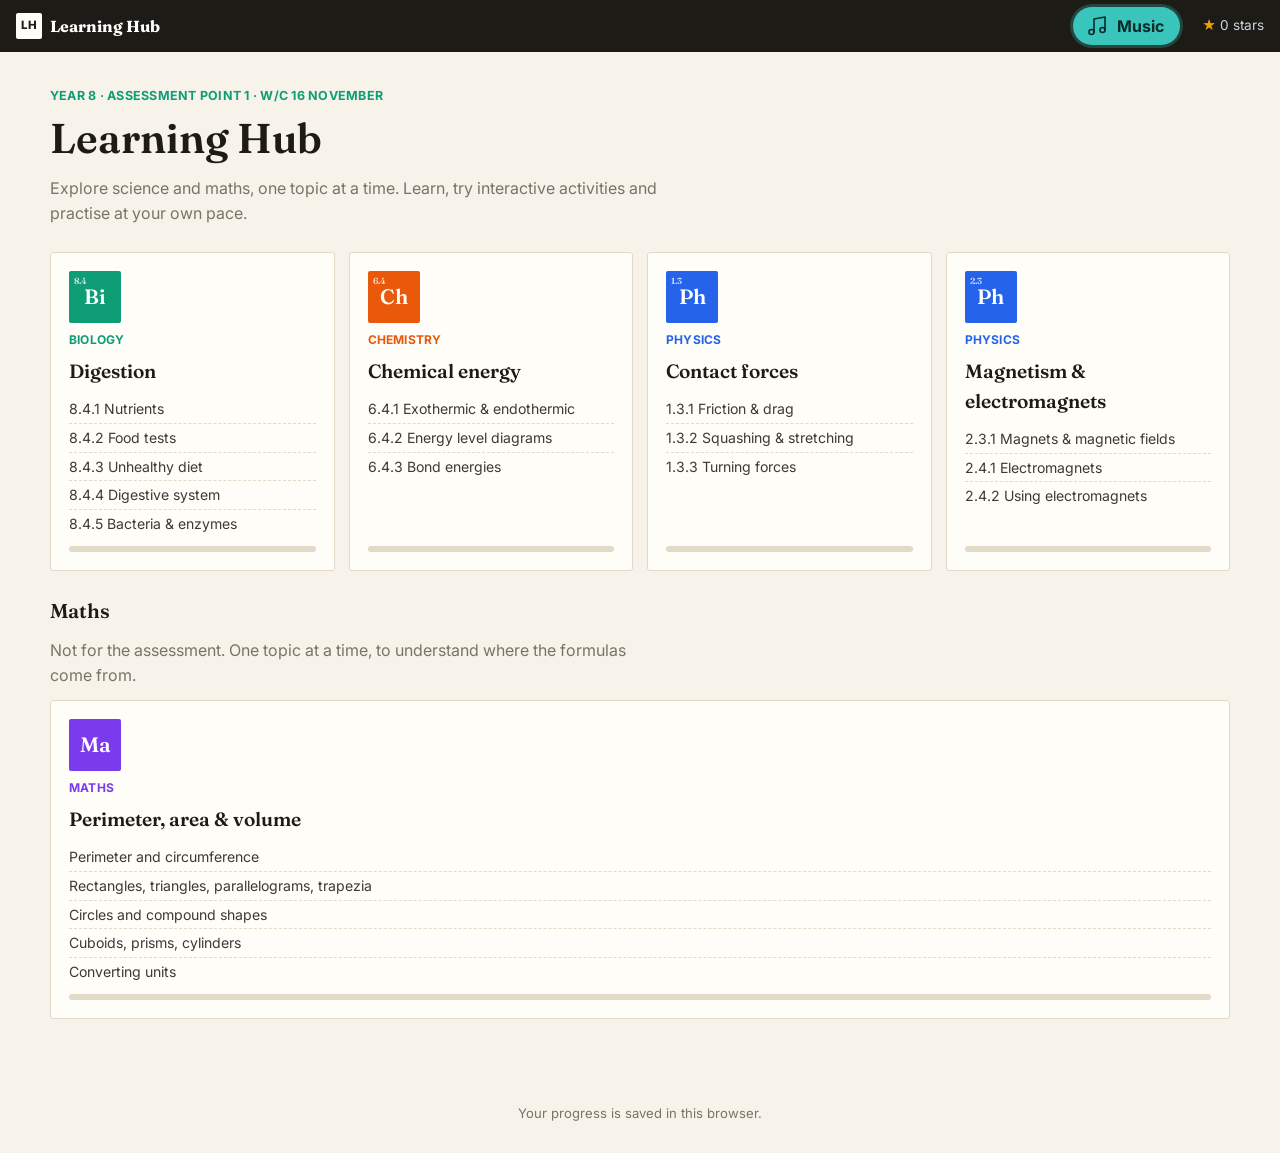
==== commit 6abb65cb: "Add perimeter and circumference lessons to maths" ====
--- a/index.html
+++ b/index.html
@@ -64,9 +64,9 @@
     <a class="subject maths" href="maths/area-volume.html">
       <div class="tile" style="background:#7c3aed">Ma</div>
       <span class="status" style="color:#7c3aed">Maths</span>
-      <h2>Area &amp; volume</h2>
+      <h2>Perimeter, area &amp; volume</h2>
       <ul class="topic-list">
-        <li>Rectangles, triangles, parallelograms, trapezia</li><li>Circles and compound shapes</li><li>Cuboids, prisms, cylinders</li><li>Converting units</li>
+        <li>Perimeter and circumference</li><li>Rectangles, triangles, parallelograms, trapezia</li><li>Circles and compound shapes</li><li>Cuboids, prisms, cylinders</li><li>Converting units</li>
       </ul>
       <div class="bar"><i id="maths-bar" style="width:0;background:#7c3aed"></i></div>
     </a>
@@ -84,7 +84,7 @@
     document.getElementById('chem-bar').style.width=Math.min(100,Engine.Store.total('chemical-energy')/12*100)+'%';
     document.getElementById('force-bar').style.width=Math.min(100,Engine.Store.total('contact-forces')/12*100)+'%';
     document.getElementById('mag-bar').style.width=Math.min(100,Engine.Store.total('magnetism')/12*100)+'%';
-    document.getElementById('maths-bar').style.width=Math.min(100,Engine.Store.total('area-volume')/33*100)+'%';
+    document.getElementById('maths-bar').style.width=Math.min(100,Engine.Store.total('area-volume')/39*100)+'%';
     document.getElementById('xp').innerHTML=`<b>★</b> ${Engine.Store.total()} stars`;
   })();
 </script>
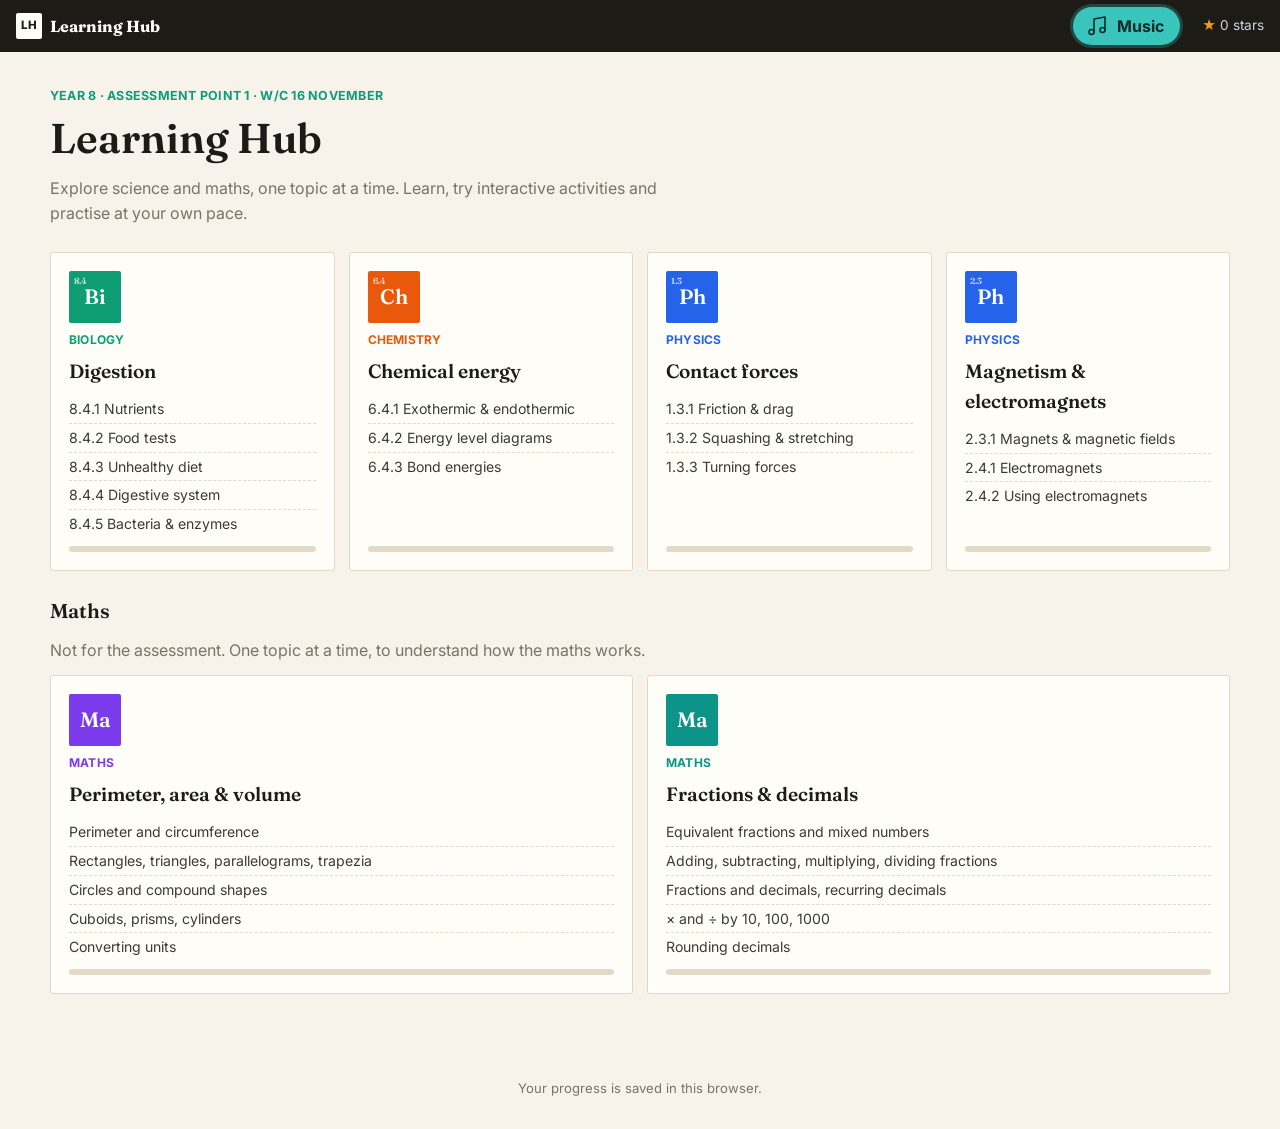
==== commit 37c11d59: "Add maths topic: Fractions & decimals (8 interactive lessons with practice)" ====
--- a/index.html
+++ b/index.html
@@ -59,7 +59,7 @@
   </div>
 
   <h2>Maths</h2>
-  <p class="lead" style="margin-bottom:12px">Not for the assessment. One topic at a time, to understand where the formulas come from.</p>
+  <p class="lead" style="margin-bottom:12px">Not for the assessment. One topic at a time, to understand how the maths works.</p>
   <div class="subjects">
     <a class="subject maths" href="maths/area-volume.html">
       <div class="tile" style="background:#7c3aed">Ma</div>
@@ -69,6 +69,15 @@
         <li>Perimeter and circumference</li><li>Rectangles, triangles, parallelograms, trapezia</li><li>Circles and compound shapes</li><li>Cuboids, prisms, cylinders</li><li>Converting units</li>
       </ul>
       <div class="bar"><i id="maths-bar" style="width:0;background:#7c3aed"></i></div>
+    </a>
+    <a class="subject maths" href="maths/fractions-decimals.html">
+      <div class="tile" style="background:#0d9488">Ma</div>
+      <span class="status" style="color:#0d9488">Maths</span>
+      <h2>Fractions &amp; decimals</h2>
+      <ul class="topic-list">
+        <li>Equivalent fractions and mixed numbers</li><li>Adding, subtracting, multiplying, dividing fractions</li><li>Fractions and decimals, recurring decimals</li><li>× and ÷ by 10, 100, 1000</li><li>Rounding decimals</li>
+      </ul>
+      <div class="bar"><i id="fd-bar" style="width:0;background:#0d9488"></i></div>
     </a>
   </div>
 </main>
@@ -85,6 +94,7 @@
     document.getElementById('force-bar').style.width=Math.min(100,Engine.Store.total('contact-forces')/12*100)+'%';
     document.getElementById('mag-bar').style.width=Math.min(100,Engine.Store.total('magnetism')/12*100)+'%';
     document.getElementById('maths-bar').style.width=Math.min(100,Engine.Store.total('area-volume')/39*100)+'%';
+    document.getElementById('fd-bar').style.width=Math.min(100,Engine.Store.total('fractions-decimals')/27*100)+'%';
     document.getElementById('xp').innerHTML=`<b>★</b> ${Engine.Store.total()} stars`;
   })();
 </script>
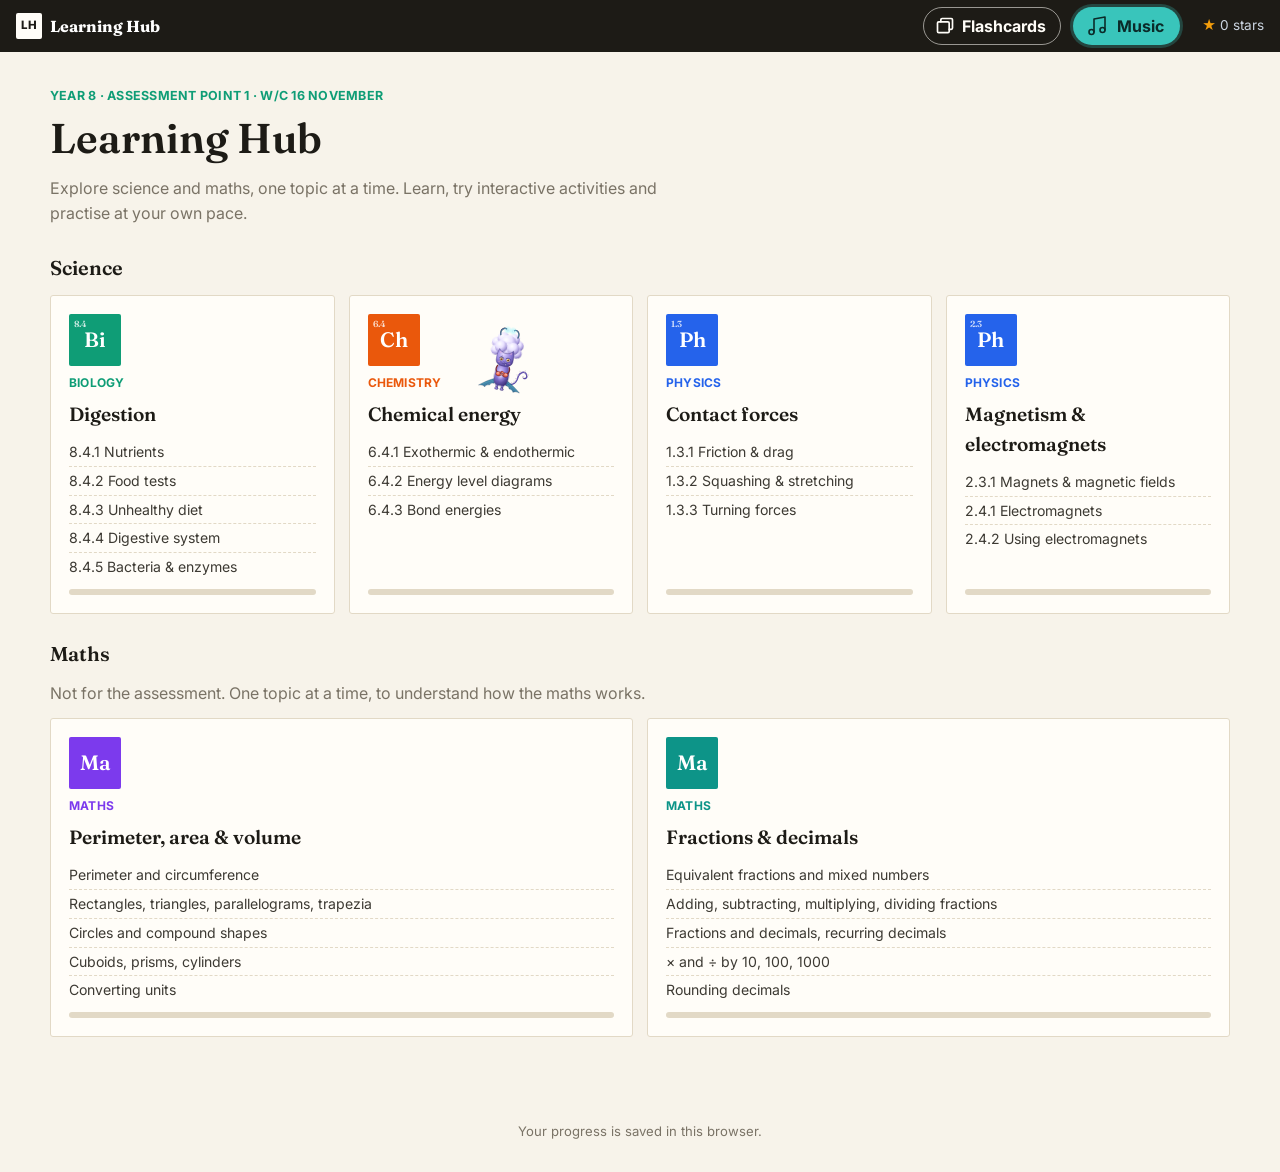
==== commit 4fb63bc1: "Daily flashcards: 5 cards a day for the projector, opened from a Flashcards button in the top bar" ====
--- a/index.html
+++ b/index.html
@@ -19,7 +19,8 @@
   <h1>Learning Hub</h1>
   <p class="lead">Explore science and maths, one topic at a time. Learn, try interactive activities and practise at your own pace.</p>
 
-  <div class="subjects" style="margin-top:26px">
+  <h2 style="margin-top:26px">Science</h2>
+  <div class="subjects">
     <a class="subject bio" href="biology/digestion.html">
       <div class="tile"><small>8.4</small>Bi</div>
       <span class="status">Biology</span>
@@ -84,8 +85,8 @@
 <footer>Your progress is saved in this browser.</footer>
 
 <script src="assets/icons.js"></script>
-<script src="assets/engine.js"></script>
-<script src="assets/music.js"></script>
+<script src="assets/engine.js?v=20261116q"></script>
+<script src="assets/music.js?v=20261116f"></script>
 <script>
   (function(){
     const s=Engine.Store.total('digestion'), max=18;
@@ -98,5 +99,6 @@
     document.getElementById('xp').innerHTML=`<b>★</b> ${Engine.Store.total()} stars`;
   })();
 </script>
+<script src="flashcards/creature.js?v=20261116i"></script>
 </body>
 </html>
--- a/assets/style.css
+++ b/assets/style.css
@@ -561,3 +561,6 @@
 @keyframes cueGlow{0%,100%{filter:none}50%{filter:drop-shadow(0 0 5px #2563eb) drop-shadow(0 0 2px #2563eb)}}
 .k-callout{padding:9px 14px;margin:0 0 8px;border-left:5px solid var(--accent);border-radius:6px;background:var(--accent-soft);line-height:1.5}
 .k-callout .verdict,.k-callout .fb{background:none;border:0;padding:0;box-shadow:none}
+/* correct answer shown after a wrong quiz answer */
+.fb .ans,.review .ans{display:block;margin:4px 0 2px;padding-left:10px;border-left:3px solid var(--good);color:var(--ink)}
+.review .ans{margin-left:22px;font-size:.88rem}
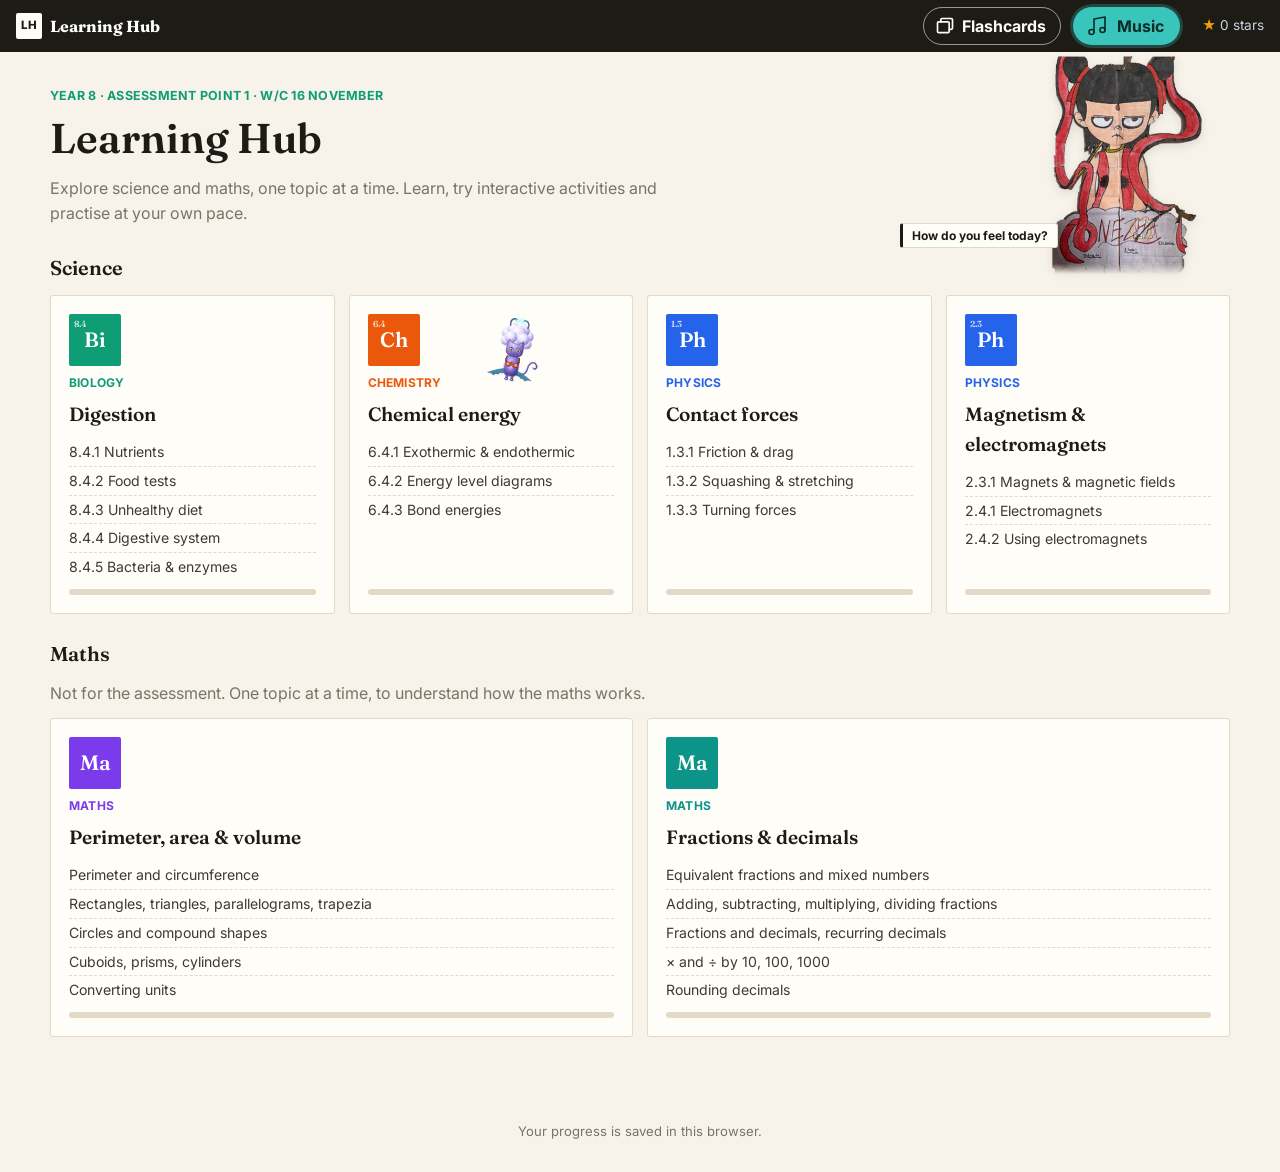
==== commit 3ac3db18: "Home page Nezha mood picker; brighter page colours for physics and chemistry" ====
--- a/index.html
+++ b/index.html
@@ -18,6 +18,7 @@
   <div class="eyebrow">Year 8 · Assessment point 1 · w/c 16 November</div>
   <h1>Learning Hub</h1>
   <p class="lead">Explore science and maths, one topic at a time. Learn, try interactive activities and practise at your own pace.</p>
+  <div id="nezha"></div>
 
   <h2 style="margin-top:26px">Science</h2>
   <div class="subjects">
@@ -99,6 +100,7 @@
     document.getElementById('xp').innerHTML=`<b>★</b> ${Engine.Store.total()} stars`;
   })();
 </script>
+<script src="assets/nezha.js?v=20261116c"></script>
 <script src="flashcards/creature.js?v=20261116i"></script>
 </body>
 </html>
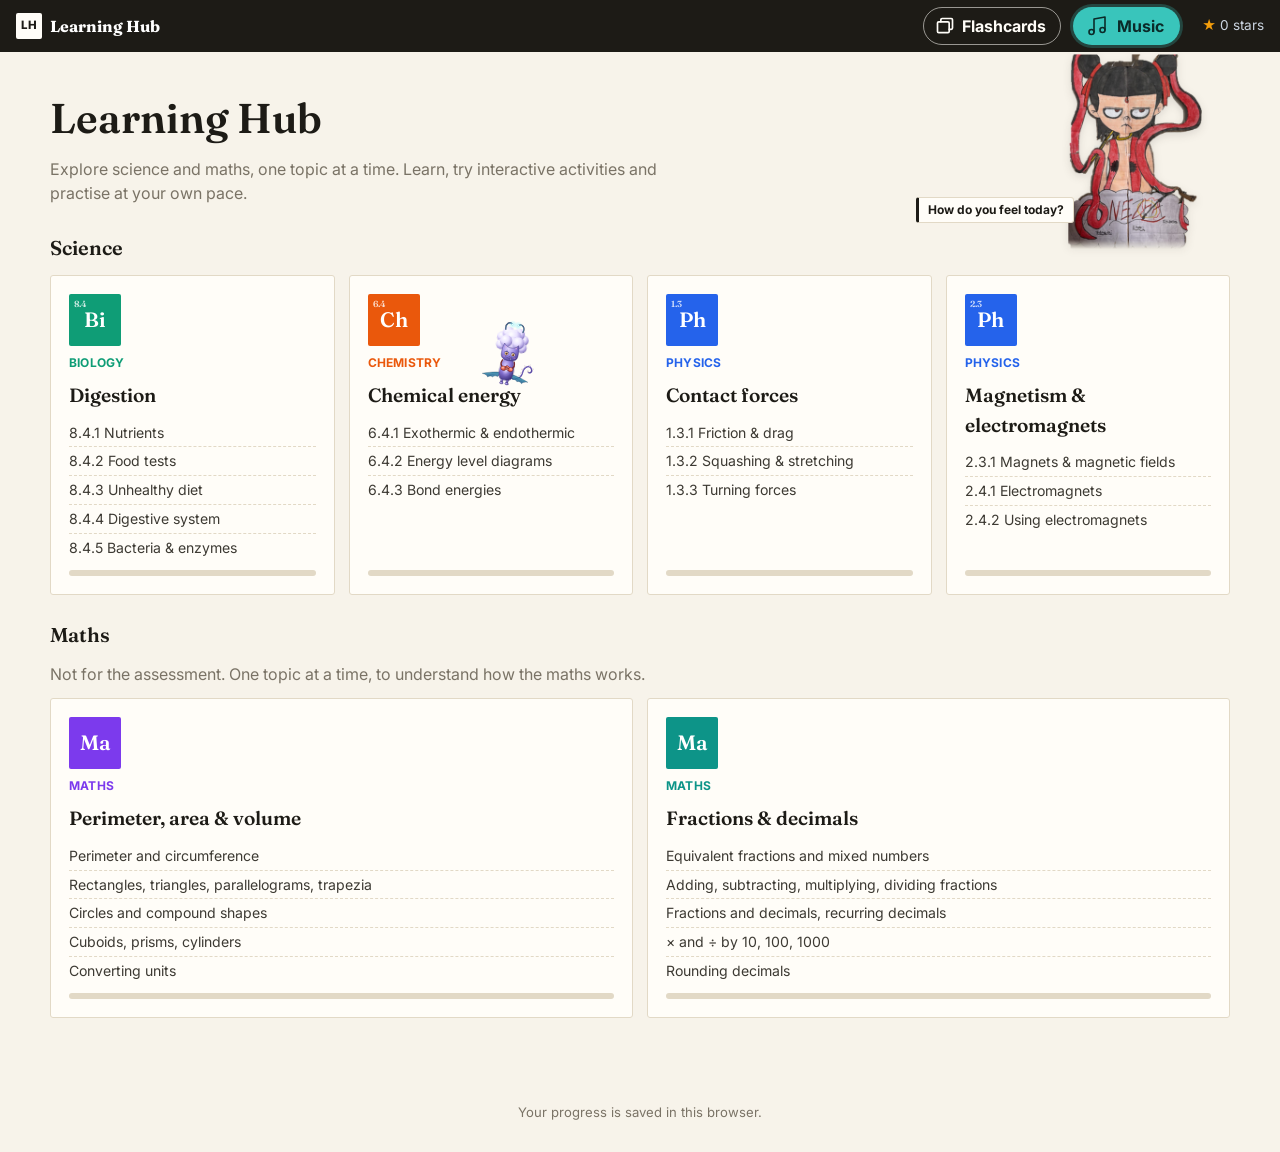
==== commit 7e24c762: "Home page: remove the assessment-week line" ====
--- a/index.html
+++ b/index.html
@@ -15,7 +15,6 @@
 </div></header>
 
 <main class="wrap hub">
-  <div class="eyebrow">Year 8 · Assessment point 1 · w/c 16 November</div>
   <h1>Learning Hub</h1>
   <p class="lead">Explore science and maths, one topic at a time. Learn, try interactive activities and practise at your own pace.</p>
   <div id="nezha"></div>
@@ -100,7 +99,7 @@
     document.getElementById('xp').innerHTML=`<b>★</b> ${Engine.Store.total()} stars`;
   })();
 </script>
-<script src="assets/nezha.js?v=20261116c"></script>
+<script src="assets/nezha.js?v=20261116d"></script>
 <script src="flashcards/creature.js?v=20261116i"></script>
 </body>
 </html>
